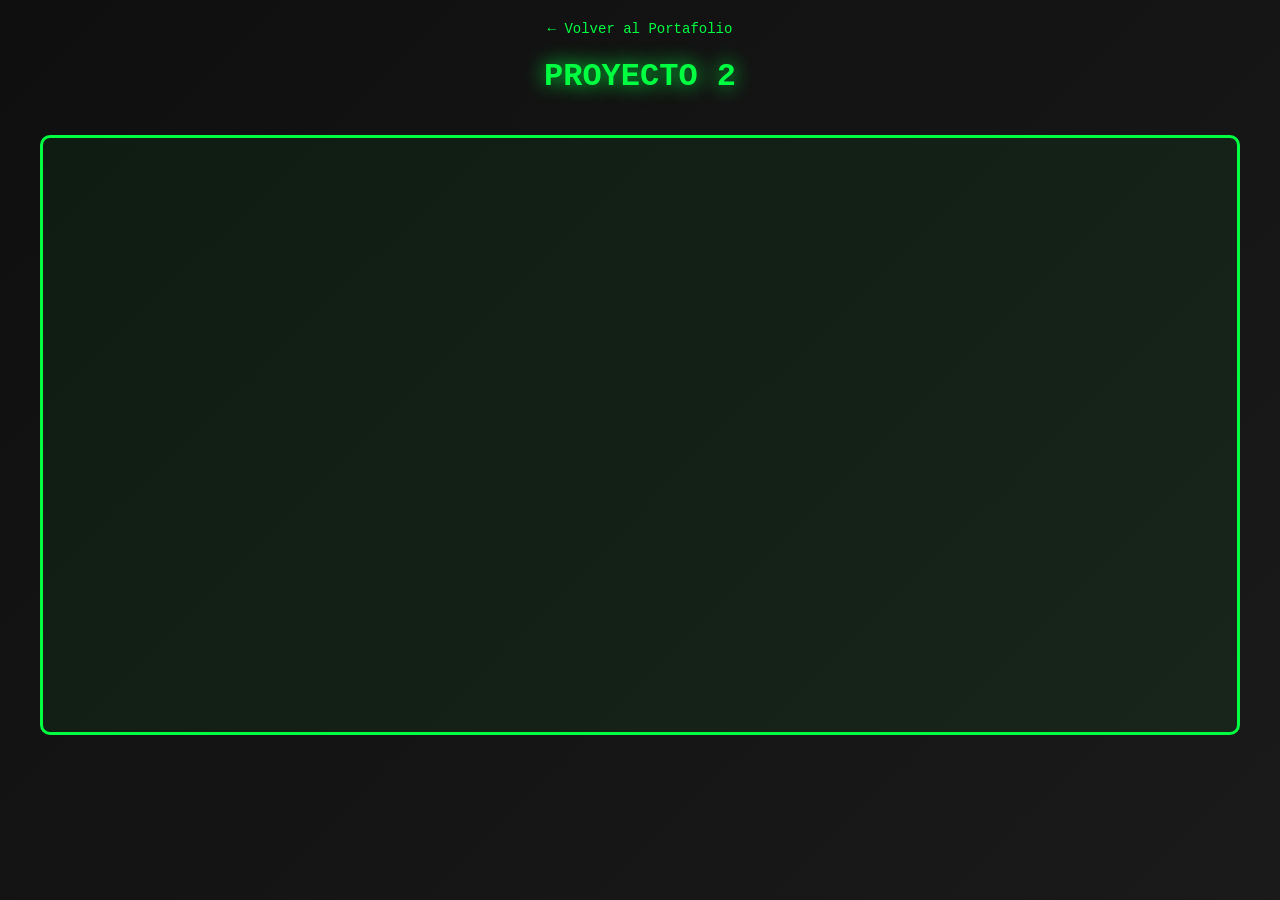
==== projects/proyecto2.html @ db01e5d3 "Add proyecto1 and proyecto2 pages, update index" ====
<!DOCTYPE html>
<html lang="es">
<head>
    <meta charset="UTF-8">
    <meta name="viewport" content="width=device-width, initial-scale=1.0">
    <title>Proyecto 2</title>
    <style>
        * {
            margin: 0;
            padding: 0;
            box-sizing: border-box;
        }

        body {
            background: linear-gradient(135deg, #0f0f0f 0%, #1a1a1a 100%);
            font-family: 'Courier New', Courier, monospace;
            color: #00ff41;
            min-height: 100vh;
            padding: 20px;
        }

        .container {
            max-width: 1200px;
            margin: 0 auto;
        }

        .header {
            text-align: center;
            margin-bottom: 40px;
        }

        .header a {
            color: #00ff41;
            text-decoration: none;
            font-size: 14px;
            transition: text-shadow 0.2s ease;
        }

        .header a:hover {
            text-shadow: 0 0 10px #00ff41;
        }

        .content {
            background: rgba(0, 255, 65, 0.05);
            border: 3px solid #00ff41;
            border-radius: 10px;
            padding: 40px;
            min-height: 600px;
        }
    </style>
</head>
<body>
    <div class="container">
        <div class="header">
            <a href="../index.html">← Volver al Portafolio</a>
            <h1 style="margin-top: 20px; text-shadow: 0 0 20px #00ff41;">PROYECTO 2</h1>
        </div>

        <div class="content">
            <!-- AGREGA TU CÓDIGO AQUÍ -->
        </div>
    </div>
</body>
</html>
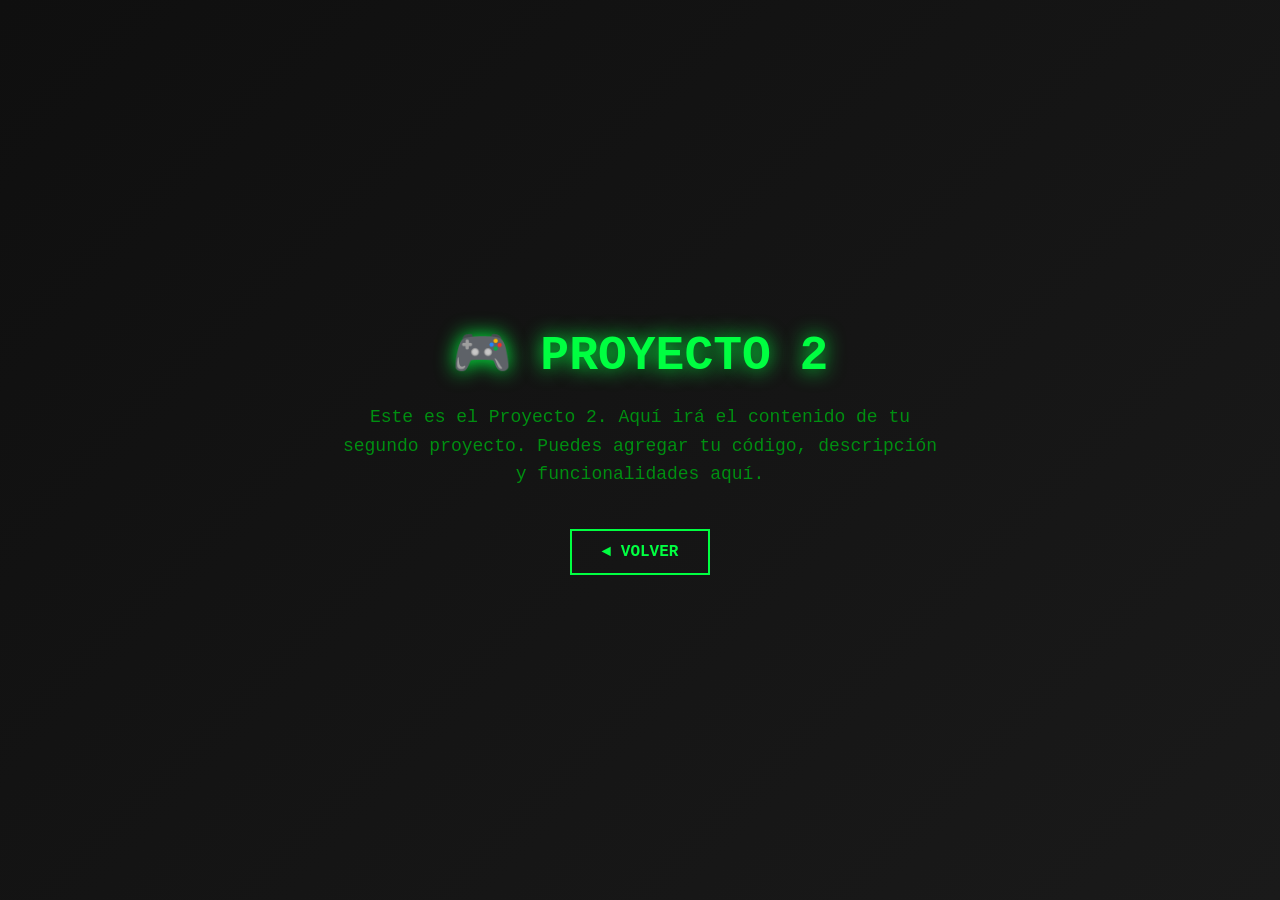
==== commit 4d71a089: "Crear archivo proyecto2.html en /projects" ====
--- a/projects/proyecto2.html
+++ b/projects/proyecto2.html
@@ -16,49 +16,79 @@
             font-family: 'Courier New', Courier, monospace;
             color: #00ff41;
             min-height: 100vh;
+            display: flex;
+            flex-direction: column;
+            align-items: center;
+            justify-content: center;
             padding: 20px;
         }
 
         .container {
-            max-width: 1200px;
-            margin: 0 auto;
+            max-width: 600px;
+            text-align: center;
         }
 
-        .header {
-            text-align: center;
-            margin-bottom: 40px;
+        h1 {
+            font-size: 48px;
+            text-shadow: 0 0 20px #00ff41;
+            margin-bottom: 20px;
+            animation: glow 2s ease-in-out infinite;
         }
 
-        .header a {
-            color: #00ff41;
-            text-decoration: none;
-            font-size: 14px;
-            transition: text-shadow 0.2s ease;
+        p {
+            font-size: 18px;
+            color: #008f11;
+            margin-bottom: 40px;
+            line-height: 1.6;
         }
 
-        .header a:hover {
-            text-shadow: 0 0 10px #00ff41;
+        .back-btn {
+            display: inline-block;
+            background: transparent;
+            border: 2px solid #00ff41;
+            color: #00ff41;
+            padding: 12px 30px;
+            font-size: 16px;
+            cursor: pointer;
+            font-family: 'Courier New', Courier, monospace;
+            font-weight: bold;
+            text-transform: uppercase;
+            transition: all 0.2s ease;
+            text-decoration: none;
         }
 
-        .content {
-            background: rgba(0, 255, 65, 0.05);
-            border: 3px solid #00ff41;
-            border-radius: 10px;
-            padding: 40px;
-            min-height: 600px;
+        .back-btn:hover {
+            background: #00ff41;
+            color: #000;
+            box-shadow: 0 0 20px rgba(0, 255, 65, 0.6);
+        }
+
+        @keyframes glow {
+            0%, 100% { text-shadow: 0 0 20px #00ff41; }
+            50% { text-shadow: 0 0 40px #00ff41, 0 0 60px #00ff41; }
+        }
+
+        @media (max-width: 768px) {
+            h1 {
+                font-size: 36px;
+            }
+
+            p {
+                font-size: 16px;
+            }
         }
     </style>
 </head>
 <body>
+
     <div class="container">
-        <div class="header">
-            <a href="../index.html">← Volver al Portafolio</a>
-            <h1 style="margin-top: 20px; text-shadow: 0 0 20px #00ff41;">PROYECTO 2</h1>
-        </div>
+        <h1>🎮 PROYECTO 2</h1>
+        <p>
+            Este es el Proyecto 2. Aquí irá el contenido de tu segundo proyecto.
+            Puedes agregar tu código, descripción y funcionalidades aquí.
+        </p>
+        <a href="../index.html" class="back-btn">◄ VOLVER</a>
+    </div>
 
-        <div class="content">
-            <!-- AGREGA TU CÓDIGO AQUÍ -->
-        </div>
-    </div>
 </body>
 </html>
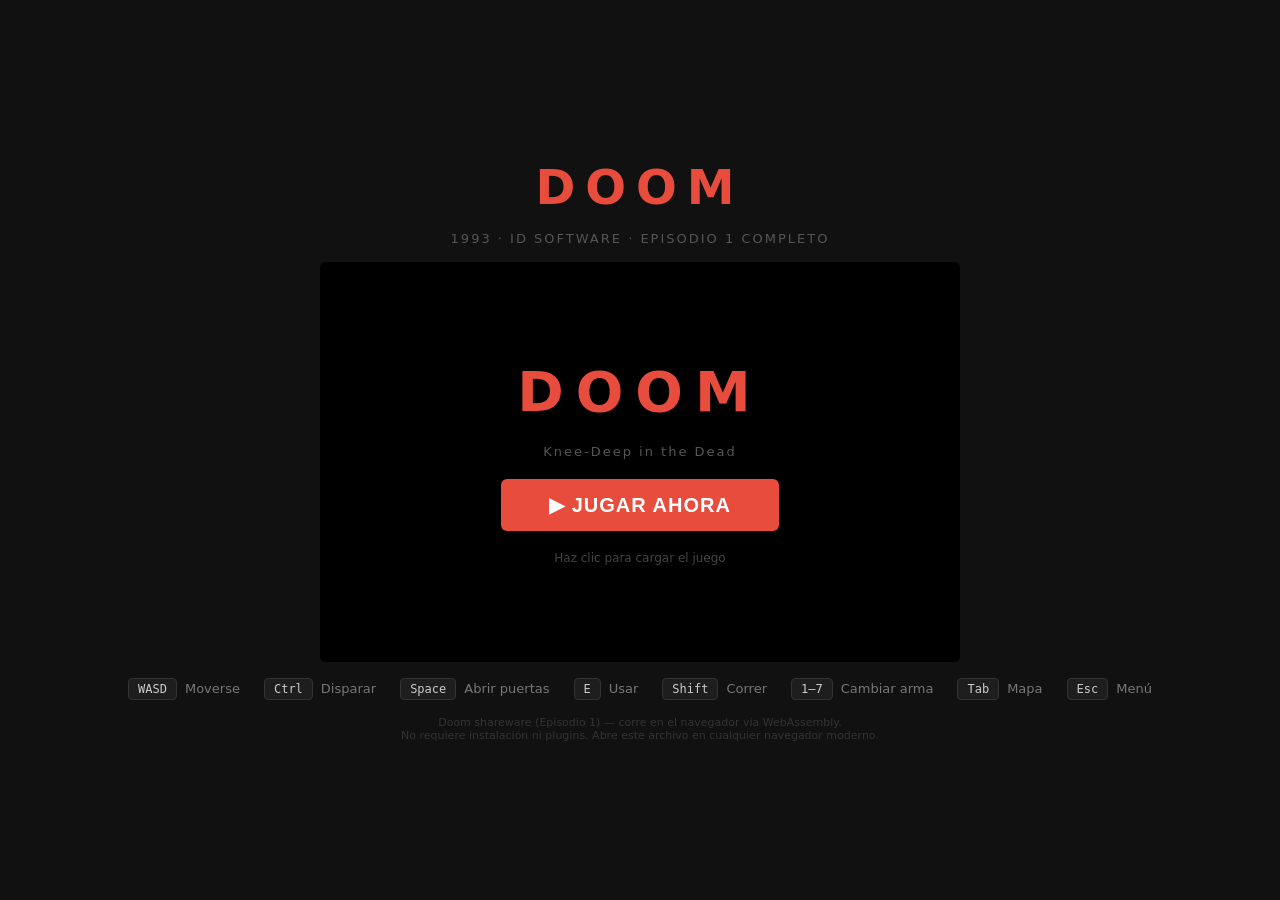
==== commit 786c611d: "Update proyecto2.html" ====
--- a/projects/proyecto2.html
+++ b/projects/proyecto2.html
@@ -1,94 +1,168 @@
 <!DOCTYPE html>
 <html lang="es">
 <head>
-    <meta charset="UTF-8">
-    <meta name="viewport" content="width=device-width, initial-scale=1.0">
-    <title>Proyecto 2</title>
-    <style>
-        * {
-            margin: 0;
-            padding: 0;
-            box-sizing: border-box;
-        }
+  <meta charset="UTF-8">
+  <meta name="viewport" content="width=device-width, initial-scale=1.0">
+  <title>DOOM — Jugar en el navegador</title>
+  <style>
+    * { margin: 0; padding: 0; box-sizing: border-box; }
 
-        body {
-            background: linear-gradient(135deg, #0f0f0f 0%, #1a1a1a 100%);
-            font-family: 'Courier New', Courier, monospace;
-            color: #00ff41;
-            min-height: 100vh;
-            display: flex;
-            flex-direction: column;
-            align-items: center;
-            justify-content: center;
-            padding: 20px;
-        }
+    body {
+      background: #111;
+      color: #ccc;
+      font-family: system-ui, sans-serif;
+      min-height: 100vh;
+      display: flex;
+      flex-direction: column;
+      align-items: center;
+      justify-content: center;
+      gap: 16px;
+      padding: 24px;
+    }
 
-        .container {
-            max-width: 600px;
-            text-align: center;
-        }
+    h1 {
+      color: #e74c3c;
+      font-size: 48px;
+      letter-spacing: 10px;
+      font-weight: 700;
+    }
 
-        h1 {
-            font-size: 48px;
-            text-shadow: 0 0 20px #00ff41;
-            margin-bottom: 20px;
-            animation: glow 2s ease-in-out infinite;
-        }
+    .subtitle {
+      font-size: 13px;
+      color: #555;
+      letter-spacing: 2px;
+      text-transform: uppercase;
+    }
 
-        p {
-            font-size: 18px;
-            color: #008f11;
-            margin-bottom: 40px;
-            line-height: 1.6;
-        }
+    #doom-container {
+      position: relative;
+      width: 640px;
+      height: 400px;
+    }
 
-        .back-btn {
-            display: inline-block;
-            background: transparent;
-            border: 2px solid #00ff41;
-            color: #00ff41;
-            padding: 12px 30px;
-            font-size: 16px;
-            cursor: pointer;
-            font-family: 'Courier New', Courier, monospace;
-            font-weight: bold;
-            text-transform: uppercase;
-            transition: all 0.2s ease;
-            text-decoration: none;
-        }
+    #doom-frame {
+      width: 100%;
+      height: 100%;
+      border: none;
+      border-radius: 6px;
+      display: block;
+      background: #000;
+    }
 
-        .back-btn:hover {
-            background: #00ff41;
-            color: #000;
-            box-shadow: 0 0 20px rgba(0, 255, 65, 0.6);
-        }
+    #doom-overlay {
+      position: absolute;
+      inset: 0;
+      background: #000;
+      border-radius: 6px;
+      display: flex;
+      flex-direction: column;
+      align-items: center;
+      justify-content: center;
+      gap: 20px;
+      cursor: pointer;
+    }
 
-        @keyframes glow {
-            0%, 100% { text-shadow: 0 0 20px #00ff41; }
-            50% { text-shadow: 0 0 40px #00ff41, 0 0 60px #00ff41; }
-        }
+    #doom-overlay .big-title {
+      color: #e74c3c;
+      font-size: 56px;
+      font-weight: 700;
+      letter-spacing: 12px;
+    }
 
-        @media (max-width: 768px) {
-            h1 {
-                font-size: 36px;
-            }
+    #doom-overlay .tagline {
+      color: #555;
+      font-size: 13px;
+      letter-spacing: 2px;
+    }
 
-            p {
-                font-size: 16px;
-            }
-        }
-    </style>
+    #play-btn {
+      background: #e74c3c;
+      color: #fff;
+      border: none;
+      border-radius: 6px;
+      padding: 14px 48px;
+      font-size: 20px;
+      font-weight: 600;
+      cursor: pointer;
+      letter-spacing: 1px;
+      transition: background 0.2s, transform 0.1s;
+    }
+
+    #play-btn:hover { background: #c0392b; }
+    #play-btn:active { transform: scale(0.97); }
+
+    .hint { color: #444; font-size: 12px; }
+
+    .controls {
+      display: flex;
+      gap: 24px;
+      flex-wrap: wrap;
+      justify-content: center;
+    }
+
+    .ctrl {
+      display: flex;
+      align-items: center;
+      gap: 8px;
+      font-size: 13px;
+      color: #777;
+    }
+
+    .key {
+      background: #1e1e1e;
+      border: 1px solid #333;
+      border-radius: 4px;
+      padding: 3px 9px;
+      font-family: monospace;
+      font-size: 12px;
+      color: #ccc;
+    }
+
+    .footer {
+      font-size: 11px;
+      color: #333;
+      text-align: center;
+      max-width: 640px;
+    }
+  </style>
 </head>
 <body>
 
-    <div class="container">
-        <h1>🎮 PROYECTO 2</h1>
-        <p>
-            Este es el Proyecto 2. Aquí irá el contenido de tu segundo proyecto.
-            Puedes agregar tu código, descripción y funcionalidades aquí.
-        </p>
-        <a href="../index.html" class="back-btn">◄ VOLVER</a>
+  <h1>DOOM</h1>
+  <p class="subtitle">1993 · id Software · Episodio 1 completo</p>
+
+  <div id="doom-container">
+    <iframe id="doom-frame" allow="autoplay; fullscreen" title="Doom en el navegador"></iframe>
+    <div id="doom-overlay">
+      <div class="big-title">DOOM</div>
+      <div class="tagline">Knee-Deep in the Dead</div>
+      <button id="play-btn">▶ JUGAR AHORA</button>
+      <div class="hint">Haz clic para cargar el juego</div>
     </div>
+  </div>
+
+  <div class="controls">
+    <div class="ctrl"><span class="key">WASD</span> Moverse</div>
+    <div class="ctrl"><span class="key">Ctrl</span> Disparar</div>
+    <div class="ctrl"><span class="key">Space</span> Abrir puertas</div>
+    <div class="ctrl"><span class="key">E</span> Usar</div>
+    <div class="ctrl"><span class="key">Shift</span> Correr</div>
+    <div class="ctrl"><span class="key">1–7</span> Cambiar arma</div>
+    <div class="ctrl"><span class="key">Tab</span> Mapa</div>
+    <div class="ctrl"><span class="key">Esc</span> Menú</div>
+  </div>
+
+  <p class="footer">
+    Doom shareware (Episodio 1) — corre en el navegador vía WebAssembly.<br>
+    No requiere instalación ni plugins. Abre este archivo en cualquier navegador moderno.
+  </p>
+
+  <script>
+    document.getElementById('doom-overlay').addEventListener('click', function () {
+      this.style.display = 'none';
+      document.getElementById('doom-frame').src = 'https://silentspacemarine.com/';
+    });
+  </script>
 
 </body>
-</html>+</html>
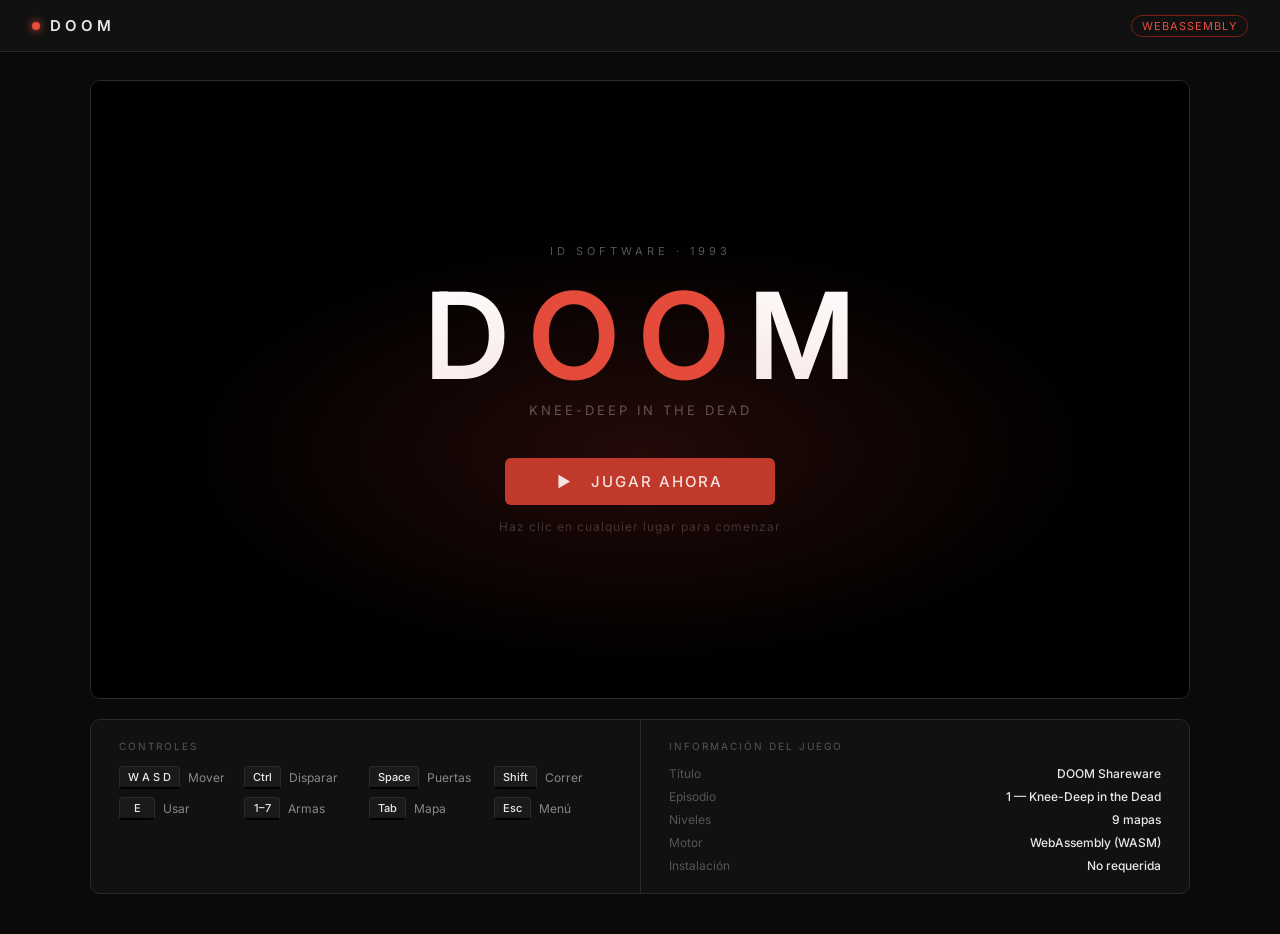
==== commit 9bb0b4e3: "Refactor DOOM game page layout and styles Updated the HTML structure and styles for the DOOM game pa" ====
--- a/projects/proyecto2.html
+++ b/projects/proyecto2.html
@@ -3,166 +3,323 @@
 <head>
   <meta charset="UTF-8">
   <meta name="viewport" content="width=device-width, initial-scale=1.0">
-  <title>DOOM — Jugar en el navegador</title>
+  <title>DOOM</title>
+  <link rel="preconnect" href="https://fonts.googleapis.com">
+  <link href="https://fonts.googleapis.com/css2?family=Inter:wght@300;400;500;600&display=swap" rel="stylesheet">
   <style>
-    * { margin: 0; padding: 0; box-sizing: border-box; }
-
-    body {
-      background: #111;
-      color: #ccc;
-      font-family: system-ui, sans-serif;
-      min-height: 100vh;
+    *, *::before, *::after { margin: 0; padding: 0; box-sizing: border-box; }
+
+    :root {
+      --red:     #c0392b;
+      --red-hot: #e74c3c;
+      --red-dim: #7b1e14;
+      --bg:      #0a0a0a;
+      --bg2:     #111111;
+      --bg3:     #1a1a1a;
+      --border:  #2a2a2a;
+      --text:    #e8e8e8;
+      --muted:   #555;
+      --faint:   #2c2c2c;
+    }
+
+    html, body {
+      width: 100%; height: 100%;
+      background: var(--bg);
+      font-family: 'Inter', system-ui, sans-serif;
+      color: var(--text);
+      overflow-x: hidden;
+    }
+
+    /* ── TOP BAR ── */
+    header {
+      width: 100%;
+      background: var(--bg2);
+      border-bottom: 1px solid var(--border);
+      padding: 0 32px;
+      height: 52px;
+      display: flex;
+      align-items: center;
+      justify-content: space-between;
+      position: sticky;
+      top: 0;
+      z-index: 10;
+    }
+
+    .logo {
+      display: flex;
+      align-items: center;
+      gap: 10px;
+    }
+
+    .logo-dot {
+      width: 8px; height: 8px;
+      border-radius: 50%;
+      background: var(--red-hot);
+      box-shadow: 0 0 8px var(--red-hot);
+    }
+
+    .logo-text {
+      font-size: 15px;
+      font-weight: 600;
+      letter-spacing: 4px;
+      color: var(--text);
+      text-transform: uppercase;
+    }
+
+    .badge {
+      font-size: 11px;
+      padding: 3px 10px;
+      border-radius: 20px;
+      border: 1px solid var(--red-dim);
+      color: var(--red-hot);
+      letter-spacing: 1px;
+      text-transform: uppercase;
+    }
+
+    /* ── MAIN LAYOUT ── */
+    main {
       display: flex;
       flex-direction: column;
       align-items: center;
-      justify-content: center;
-      gap: 16px;
-      padding: 24px;
-    }
-
-    h1 {
-      color: #e74c3c;
-      font-size: 48px;
-      letter-spacing: 10px;
-      font-weight: 700;
-    }
-
-    .subtitle {
-      font-size: 13px;
-      color: #555;
-      letter-spacing: 2px;
-      text-transform: uppercase;
-    }
-
-    #doom-container {
+      padding: 28px 24px 40px;
+      gap: 20px;
+    }
+
+    /* ── GAME CONTAINER ── */
+    #game-wrap {
       position: relative;
-      width: 640px;
-      height: 400px;
+      width: 100%;
+      max-width: 1100px;
+      aspect-ratio: 16/9;
+      border-radius: 10px;
+      overflow: hidden;
+      border: 1px solid var(--border);
+      background: #000;
     }
 
     #doom-frame {
-      width: 100%;
-      height: 100%;
+      width: 100%; height: 100%;
       border: none;
-      border-radius: 6px;
       display: block;
-      background: #000;
-    }
-
-    #doom-overlay {
+    }
+
+    /* ── OVERLAY ── */
+    #overlay {
       position: absolute;
       inset: 0;
       background: #000;
-      border-radius: 6px;
       display: flex;
       flex-direction: column;
       align-items: center;
       justify-content: center;
-      gap: 20px;
+      gap: 0;
       cursor: pointer;
-    }
-
-    #doom-overlay .big-title {
-      color: #e74c3c;
-      font-size: 56px;
-      font-weight: 700;
-      letter-spacing: 12px;
-    }
-
-    #doom-overlay .tagline {
-      color: #555;
+      transition: opacity 0.4s;
+    }
+
+    #overlay::before {
+      content: '';
+      position: absolute;
+      inset: 0;
+      background:
+        radial-gradient(ellipse 60% 50% at 50% 60%, rgba(192,57,43,0.18) 0%, transparent 70%);
+      pointer-events: none;
+    }
+
+    .ov-eyebrow {
+      font-size: 11px;
+      letter-spacing: 4px;
+      color: var(--muted);
+      text-transform: uppercase;
+      margin-bottom: 18px;
+    }
+
+    .ov-title {
+      font-size: clamp(64px, 10vw, 120px);
+      font-weight: 600;
+      letter-spacing: 20px;
+      color: #fff;
+      line-height: 1;
+      margin-bottom: 6px;
+      text-indent: 20px;
+    }
+
+    .ov-title span {
+      color: var(--red-hot);
+    }
+
+    .ov-sub {
       font-size: 13px;
-      letter-spacing: 2px;
+      letter-spacing: 3px;
+      color: var(--muted);
+      text-transform: uppercase;
+      margin-bottom: 40px;
     }
 
     #play-btn {
-      background: #e74c3c;
+      background: var(--red);
       color: #fff;
       border: none;
       border-radius: 6px;
-      padding: 14px 48px;
-      font-size: 20px;
-      font-weight: 600;
+      padding: 14px 52px;
+      font-size: 15px;
+      font-weight: 500;
+      letter-spacing: 2px;
+      text-transform: uppercase;
       cursor: pointer;
+      transition: background 0.2s, transform 0.1s;
+      font-family: inherit;
+    }
+
+    #play-btn:hover { background: var(--red-hot); }
+    #play-btn:active { transform: scale(0.97); }
+
+    .ov-hint {
+      margin-top: 14px;
+      font-size: 12px;
+      color: #333;
       letter-spacing: 1px;
-      transition: background 0.2s, transform 0.1s;
-    }
-
-    #play-btn:hover { background: #c0392b; }
-    #play-btn:active { transform: scale(0.97); }
-
-    .hint { color: #444; font-size: 12px; }
-
-    .controls {
-      display: flex;
-      gap: 24px;
-      flex-wrap: wrap;
-      justify-content: center;
+    }
+
+    /* ── BOTTOM PANEL ── */
+    .panel {
+      width: 100%;
+      max-width: 1100px;
+      display: grid;
+      grid-template-columns: 1fr 1px 1fr;
+      gap: 0;
+      background: var(--bg2);
+      border: 1px solid var(--border);
+      border-radius: 10px;
+      overflow: hidden;
+    }
+
+    .divider { background: var(--border); }
+
+    .panel-section {
+      padding: 20px 28px;
+    }
+
+    .panel-label {
+      font-size: 10px;
+      letter-spacing: 2px;
+      text-transform: uppercase;
+      color: var(--muted);
+      margin-bottom: 14px;
+    }
+
+    /* ── CONTROLS ── */
+    .controls-grid {
+      display: grid;
+      grid-template-columns: repeat(4, 1fr);
+      gap: 8px;
     }
 
     .ctrl {
       display: flex;
       align-items: center;
       gap: 8px;
-      font-size: 13px;
-      color: #777;
+      font-size: 12px;
+      color: #888;
     }
 
     .key {
-      background: #1e1e1e;
-      border: 1px solid #333;
+      background: var(--bg3);
+      border: 1px solid var(--border);
+      border-bottom: 2px solid #000;
       border-radius: 4px;
-      padding: 3px 9px;
-      font-family: monospace;
+      padding: 3px 8px;
+      font-family: 'Inter', monospace;
+      font-size: 11px;
+      font-weight: 500;
+      color: var(--text);
+      min-width: 36px;
+      text-align: center;
+      white-space: nowrap;
+    }
+
+    /* ── INFO ── */
+    .info-list {
+      display: flex;
+      flex-direction: column;
+      gap: 8px;
+    }
+
+    .info-row {
+      display: flex;
+      justify-content: space-between;
       font-size: 12px;
-      color: #ccc;
-    }
-
-    .footer {
-      font-size: 11px;
-      color: #333;
-      text-align: center;
-      max-width: 640px;
-    }
+    }
+
+    .info-row span:first-child { color: var(--muted); }
+    .info-row span:last-child  { color: var(--text); font-weight: 500; }
+
+    .info-row .red { color: var(--red-hot); }
   </style>
 </head>
 <body>
 
-  <h1>DOOM</h1>
-  <p class="subtitle">1993 · id Software · Episodio 1 completo</p>
-
-  <div id="doom-container">
+<header>
+  <div class="logo">
+    <div class="logo-dot"></div>
+    <span class="logo-text">DOOM</span>
+  </div>
+  <div class="badge">WebAssembly</div>
+</header>
+
+<main>
+
+  <div id="game-wrap">
     <iframe id="doom-frame" allow="autoplay; fullscreen" title="Doom en el navegador"></iframe>
-    <div id="doom-overlay">
-      <div class="big-title">DOOM</div>
-      <div class="tagline">Knee-Deep in the Dead</div>
-      <button id="play-btn">▶ JUGAR AHORA</button>
-      <div class="hint">Haz clic para cargar el juego</div>
+    <div id="overlay">
+      <div class="ov-eyebrow">id Software · 1993</div>
+      <div class="ov-title">D<span>OO</span>M</div>
+      <div class="ov-sub">Knee-Deep in the Dead</div>
+      <button id="play-btn">▶ &nbsp; Jugar ahora</button>
+      <div class="ov-hint">Haz clic en cualquier lugar para comenzar</div>
     </div>
   </div>
 
-  <div class="controls">
-    <div class="ctrl"><span class="key">WASD</span> Moverse</div>
-    <div class="ctrl"><span class="key">Ctrl</span> Disparar</div>
-    <div class="ctrl"><span class="key">Space</span> Abrir puertas</div>
-    <div class="ctrl"><span class="key">E</span> Usar</div>
-    <div class="ctrl"><span class="key">Shift</span> Correr</div>
-    <div class="ctrl"><span class="key">1–7</span> Cambiar arma</div>
-    <div class="ctrl"><span class="key">Tab</span> Mapa</div>
-    <div class="ctrl"><span class="key">Esc</span> Menú</div>
+  <div class="panel">
+    <div class="panel-section">
+      <div class="panel-label">Controles</div>
+      <div class="controls-grid">
+        <div class="ctrl"><span class="key">W A S D</span> <span>Mover</span></div>
+        <div class="ctrl"><span class="key">Ctrl</span> <span>Disparar</span></div>
+        <div class="ctrl"><span class="key">Space</span> <span>Puertas</span></div>
+        <div class="ctrl"><span class="key">Shift</span> <span>Correr</span></div>
+        <div class="ctrl"><span class="key">E</span> <span>Usar</span></div>
+        <div class="ctrl"><span class="key">1–7</span> <span>Armas</span></div>
+        <div class="ctrl"><span class="key">Tab</span> <span>Mapa</span></div>
+        <div class="ctrl"><span class="key">Esc</span> <span>Menú</span></div>
+      </div>
+    </div>
+    <div class="divider"></div>
+    <div class="panel-section">
+      <div class="panel-label">Información del juego</div>
+      <div class="info-list">
+        <div class="info-row"><span>Título</span><span class="red">DOOM Shareware</span></div>
+        <div class="info-row"><span>Episodio</span><span>1 — Knee-Deep in the Dead</span></div>
+        <div class="info-row"><span>Niveles</span><span>9 mapas</span></div>
+        <div class="info-row"><span>Motor</span><span>WebAssembly (WASM)</span></div>
+        <div class="info-row"><span>Instalación</span><span>No requerida</span></div>
+      </div>
+    </div>
   </div>
 
-  <p class="footer">
-    Doom shareware (Episodio 1) — corre en el navegador vía WebAssembly.<br>
-    No requiere instalación ni plugins. Abre este archivo en cualquier navegador moderno.
-  </p>
-
-  <script>
-    document.getElementById('doom-overlay').addEventListener('click', function () {
-      this.style.display = 'none';
-      document.getElementById('doom-frame').src = 'https://silentspacemarine.com/';
-    });
-  </script>
+</main>
+
+<script>
+  const overlay = document.getElementById('overlay');
+  const frame   = document.getElementById('doom-frame');
+
+  overlay.addEventListener('click', () => {
+    overlay.style.opacity = '0';
+    overlay.style.pointerEvents = 'none';
+    setTimeout(() => overlay.style.display = 'none', 400);
+    frame.src = 'https://silentspacemarine.com/';
+  });
+</script>
 
 </body>
 </html>
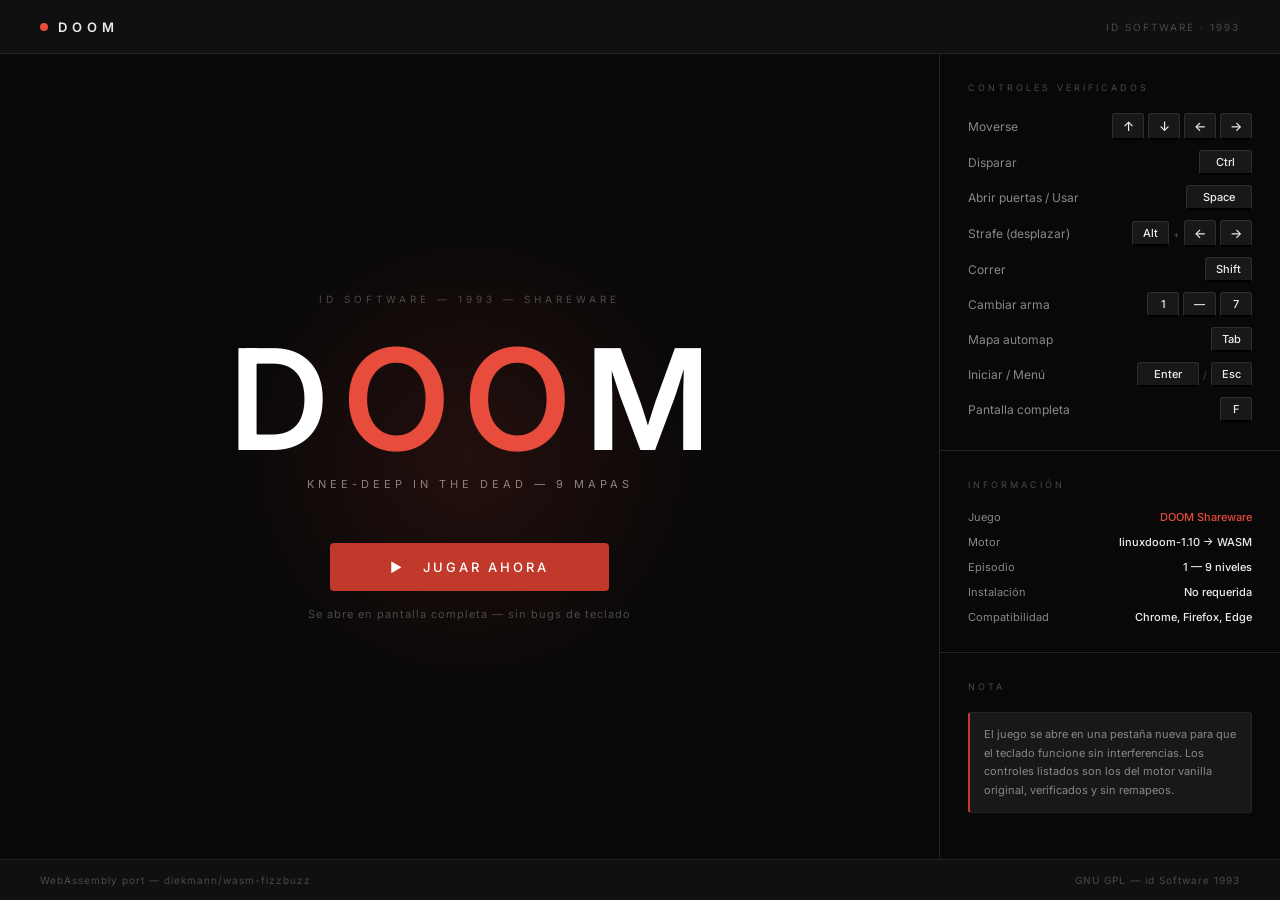
==== commit 54303ed6: "Revise DOOM launcher HTML and CSS styles Updated the HTML structure and styles for the DOOM launcher" ====
--- a/projects/proyecto2.html
+++ b/projects/proyecto2.html
@@ -3,321 +3,367 @@
 <head>
   <meta charset="UTF-8">
   <meta name="viewport" content="width=device-width, initial-scale=1.0">
-  <title>DOOM</title>
-  <link rel="preconnect" href="https://fonts.googleapis.com">
+  <title>DOOM — Lanzador</title>
   <link href="https://fonts.googleapis.com/css2?family=Inter:wght@300;400;500;600&display=swap" rel="stylesheet">
   <style>
     *, *::before, *::after { margin: 0; padding: 0; box-sizing: border-box; }
 
     :root {
-      --red:     #c0392b;
-      --red-hot: #e74c3c;
-      --red-dim: #7b1e14;
-      --bg:      #0a0a0a;
-      --bg2:     #111111;
-      --bg3:     #1a1a1a;
-      --border:  #2a2a2a;
-      --text:    #e8e8e8;
-      --muted:   #555;
-      --faint:   #2c2c2c;
+      --red:      #c0392b;
+      --red-hot:  #e74c3c;
+      --red-glow: rgba(192,57,43,0.15);
+      --bg:       #080808;
+      --bg2:      #101010;
+      --bg3:      #181818;
+      --border:   #242424;
+      --border2:  #2e2e2e;
+      --text:     #ececec;
+      --muted:    #4a4a4a;
+      --soft:     #888;
     }
 
     html, body {
-      width: 100%; height: 100%;
+      width: 100%; min-height: 100vh;
       background: var(--bg);
       font-family: 'Inter', system-ui, sans-serif;
       color: var(--text);
-      overflow-x: hidden;
-    }
-
-    /* ── TOP BAR ── */
+      display: flex;
+      flex-direction: column;
+    }
+
+    /* ── HEADER ── */
     header {
-      width: 100%;
       background: var(--bg2);
       border-bottom: 1px solid var(--border);
-      padding: 0 32px;
-      height: 52px;
+      padding: 0 40px;
+      height: 54px;
       display: flex;
       align-items: center;
       justify-content: space-between;
-      position: sticky;
-      top: 0;
-      z-index: 10;
-    }
-
-    .logo {
-      display: flex;
-      align-items: center;
-      gap: 10px;
-    }
-
-    .logo-dot {
-      width: 8px; height: 8px;
-      border-radius: 50%;
+      flex-shrink: 0;
+    }
+    .logo { display: flex; align-items: center; gap: 10px; }
+    .logo-pulse {
+      width: 8px; height: 8px; border-radius: 50%;
       background: var(--red-hot);
-      box-shadow: 0 0 8px var(--red-hot);
-    }
-
-    .logo-text {
-      font-size: 15px;
-      font-weight: 600;
-      letter-spacing: 4px;
-      color: var(--text);
+      animation: pulse 2s ease-in-out infinite;
+    }
+    @keyframes pulse {
+      0%,100% { opacity: 1; } 50% { opacity: 0.4; }
+    }
+    .logo-name {
+      font-size: 13px; font-weight: 600;
+      letter-spacing: 5px; color: var(--text);
       text-transform: uppercase;
     }
-
-    .badge {
-      font-size: 11px;
-      padding: 3px 10px;
-      border-radius: 20px;
-      border: 1px solid var(--red-dim);
-      color: var(--red-hot);
-      letter-spacing: 1px;
-      text-transform: uppercase;
-    }
-
-    /* ── MAIN LAYOUT ── */
+    .header-tag {
+      font-size: 10px; letter-spacing: 2px;
+      text-transform: uppercase; color: var(--muted);
+    }
+
+    /* ── MAIN ── */
     main {
-      display: flex;
-      flex-direction: column;
-      align-items: center;
-      padding: 28px 24px 40px;
-      gap: 20px;
-    }
-
-    /* ── GAME CONTAINER ── */
-    #game-wrap {
-      position: relative;
-      width: 100%;
-      max-width: 1100px;
-      aspect-ratio: 16/9;
-      border-radius: 10px;
-      overflow: hidden;
-      border: 1px solid var(--border);
-      background: #000;
-    }
-
-    #doom-frame {
-      width: 100%; height: 100%;
-      border: none;
-      display: block;
-    }
-
-    /* ── OVERLAY ── */
-    #overlay {
-      position: absolute;
-      inset: 0;
-      background: #000;
+      flex: 1;
+      display: grid;
+      grid-template-columns: 1fr 340px;
+      gap: 0;
+    }
+
+    /* ── LEFT: HERO ── */
+    .hero {
       display: flex;
       flex-direction: column;
       align-items: center;
       justify-content: center;
+      padding: 60px 48px;
       gap: 0;
-      cursor: pointer;
-      transition: opacity 0.4s;
-    }
-
-    #overlay::before {
+      border-right: 1px solid var(--border);
+      position: relative;
+      overflow: hidden;
+    }
+    .hero::before {
       content: '';
       position: absolute;
-      inset: 0;
-      background:
-        radial-gradient(ellipse 60% 50% at 50% 60%, rgba(192,57,43,0.18) 0%, transparent 70%);
+      width: 500px; height: 500px;
+      background: radial-gradient(circle, var(--red-glow) 0%, transparent 70%);
+      top: 50%; left: 50%;
+      transform: translate(-50%, -50%);
       pointer-events: none;
     }
 
-    .ov-eyebrow {
-      font-size: 11px;
-      letter-spacing: 4px;
-      color: var(--muted);
-      text-transform: uppercase;
-      margin-bottom: 18px;
-    }
-
-    .ov-title {
-      font-size: clamp(64px, 10vw, 120px);
+    .hero-year {
+      font-size: 10px; letter-spacing: 4px;
+      text-transform: uppercase; color: var(--muted);
+      margin-bottom: 24px;
+    }
+
+    .hero-title {
+      font-size: clamp(80px, 12vw, 140px);
       font-weight: 600;
-      letter-spacing: 20px;
+      letter-spacing: 16px;
+      line-height: 1;
       color: #fff;
-      line-height: 1;
-      margin-bottom: 6px;
-      text-indent: 20px;
-    }
-
-    .ov-title span {
-      color: var(--red-hot);
-    }
-
-    .ov-sub {
-      font-size: 13px;
-      letter-spacing: 3px;
-      color: var(--muted);
-      text-transform: uppercase;
-      margin-bottom: 40px;
-    }
-
-    #play-btn {
+      text-indent: 16px;
+      margin-bottom: 8px;
+      position: relative;
+    }
+    .hero-title .oo { color: var(--red-hot); }
+
+    .hero-episode {
+      font-size: 11px; letter-spacing: 4px;
+      text-transform: uppercase; color: var(--soft);
+      margin-bottom: 52px;
+    }
+
+    .launch-btn {
       background: var(--red);
       color: #fff;
       border: none;
-      border-radius: 6px;
-      padding: 14px 52px;
-      font-size: 15px;
+      border-radius: 4px;
+      padding: 16px 60px;
+      font-size: 13px;
       font-weight: 500;
-      letter-spacing: 2px;
+      letter-spacing: 3px;
       text-transform: uppercase;
       cursor: pointer;
+      font-family: inherit;
       transition: background 0.2s, transform 0.1s;
-      font-family: inherit;
-    }
-
-    #play-btn:hover { background: var(--red-hot); }
-    #play-btn:active { transform: scale(0.97); }
-
-    .ov-hint {
-      margin-top: 14px;
-      font-size: 12px;
-      color: #333;
+      position: relative;
+      z-index: 1;
+    }
+    .launch-btn:hover { background: var(--red-hot); }
+    .launch-btn:active { transform: scale(0.97); }
+
+    .hero-note {
+      margin-top: 16px;
+      font-size: 11px; color: var(--muted);
       letter-spacing: 1px;
-    }
-
-    /* ── BOTTOM PANEL ── */
-    .panel {
-      width: 100%;
-      max-width: 1100px;
-      display: grid;
-      grid-template-columns: 1fr 1px 1fr;
-      gap: 0;
-      background: var(--bg2);
-      border: 1px solid var(--border);
-      border-radius: 10px;
-      overflow: hidden;
-    }
-
-    .divider { background: var(--border); }
-
-    .panel-section {
-      padding: 20px 28px;
-    }
-
-    .panel-label {
-      font-size: 10px;
-      letter-spacing: 2px;
-      text-transform: uppercase;
-      color: var(--muted);
-      margin-bottom: 14px;
-    }
-
-    /* ── CONTROLS ── */
-    .controls-grid {
-      display: grid;
-      grid-template-columns: repeat(4, 1fr);
-      gap: 8px;
-    }
-
-    .ctrl {
-      display: flex;
-      align-items: center;
-      gap: 8px;
-      font-size: 12px;
-      color: #888;
-    }
-
+      position: relative; z-index: 1;
+    }
+
+    /* ── RIGHT: PANEL ── */
+    .side-panel {
+      display: flex;
+      flex-direction: column;
+      overflow-y: auto;
+    }
+
+    .panel-block {
+      padding: 28px 28px;
+      border-bottom: 1px solid var(--border);
+    }
+    .panel-block:last-child { border-bottom: none; }
+
+    .block-label {
+      font-size: 9px; letter-spacing: 3px;
+      text-transform: uppercase; color: var(--muted);
+      margin-bottom: 20px;
+    }
+
+    /* Controls */
+    .ctrl-list {
+      display: flex; flex-direction: column; gap: 10px;
+    }
+    .ctrl-row {
+      display: flex; align-items: center;
+      justify-content: space-between;
+    }
+    .ctrl-action {
+      font-size: 12px; color: var(--soft);
+    }
+    .key-combo {
+      display: flex; gap: 4px; align-items: center;
+    }
     .key {
       background: var(--bg3);
-      border: 1px solid var(--border);
+      border: 1px solid var(--border2);
       border-bottom: 2px solid #000;
-      border-radius: 4px;
-      padding: 3px 8px;
-      font-family: 'Inter', monospace;
-      font-size: 11px;
-      font-weight: 500;
+      border-radius: 3px;
+      padding: 4px 10px;
+      font-size: 11px; font-weight: 500;
       color: var(--text);
-      min-width: 36px;
+      font-family: inherit;
+      min-width: 32px;
       text-align: center;
       white-space: nowrap;
     }
-
-    /* ── INFO ── */
-    .info-list {
-      display: flex;
-      flex-direction: column;
-      gap: 8px;
-    }
-
+    .key.wide { padding: 4px 16px; }
+    .key.arrow { padding: 4px 8px; font-size: 13px; }
+    .plus { font-size: 10px; color: var(--muted); }
+
+    /* Info rows */
+    .info-list { display: flex; flex-direction: column; gap: 11px; }
     .info-row {
+      display: flex; justify-content: space-between;
+      align-items: baseline;
+    }
+    .info-key { font-size: 11px; color: var(--soft); }
+    .info-val { font-size: 11px; font-weight: 500; color: var(--text); text-align: right; }
+    .info-val.red { color: var(--red-hot); }
+
+    /* Tip */
+    .tip-box {
+      background: var(--bg3);
+      border: 1px solid var(--border);
+      border-left: 2px solid var(--red);
+      border-radius: 3px;
+      padding: 12px 14px;
+      font-size: 11px;
+      line-height: 1.7;
+      color: var(--soft);
+    }
+
+    /* ── FOOTER ── */
+    footer {
+      background: var(--bg2);
+      border-top: 1px solid var(--border);
+      padding: 14px 40px;
+      font-size: 10px; color: var(--muted);
+      letter-spacing: 1px;
       display: flex;
       justify-content: space-between;
-      font-size: 12px;
-    }
-
-    .info-row span:first-child { color: var(--muted); }
-    .info-row span:last-child  { color: var(--text); font-weight: 500; }
-
-    .info-row .red { color: var(--red-hot); }
+      align-items: center;
+      flex-shrink: 0;
+    }
   </style>
 </head>
 <body>
 
 <header>
   <div class="logo">
-    <div class="logo-dot"></div>
-    <span class="logo-text">DOOM</span>
+    <div class="logo-pulse"></div>
+    <span class="logo-name">Doom</span>
   </div>
-  <div class="badge">WebAssembly</div>
+  <span class="header-tag">id Software · 1993</span>
 </header>
 
 <main>
-
-  <div id="game-wrap">
-    <iframe id="doom-frame" allow="autoplay; fullscreen" title="Doom en el navegador"></iframe>
-    <div id="overlay">
-      <div class="ov-eyebrow">id Software · 1993</div>
-      <div class="ov-title">D<span>OO</span>M</div>
-      <div class="ov-sub">Knee-Deep in the Dead</div>
-      <button id="play-btn">▶ &nbsp; Jugar ahora</button>
-      <div class="ov-hint">Haz clic en cualquier lugar para comenzar</div>
-    </div>
-  </div>
-
-  <div class="panel">
-    <div class="panel-section">
-      <div class="panel-label">Controles</div>
-      <div class="controls-grid">
-        <div class="ctrl"><span class="key">W A S D</span> <span>Mover</span></div>
-        <div class="ctrl"><span class="key">Ctrl</span> <span>Disparar</span></div>
-        <div class="ctrl"><span class="key">Space</span> <span>Puertas</span></div>
-        <div class="ctrl"><span class="key">Shift</span> <span>Correr</span></div>
-        <div class="ctrl"><span class="key">E</span> <span>Usar</span></div>
-        <div class="ctrl"><span class="key">1–7</span> <span>Armas</span></div>
-        <div class="ctrl"><span class="key">Tab</span> <span>Mapa</span></div>
-        <div class="ctrl"><span class="key">Esc</span> <span>Menú</span></div>
+  <!-- HERO -->
+  <section class="hero">
+    <div class="hero-year">id Software &mdash; 1993 &mdash; Shareware</div>
+    <h1 class="hero-title">D<span class="oo">OO</span>M</h1>
+    <p class="hero-episode">Knee-Deep in the Dead &mdash; 9 mapas</p>
+    <button class="launch-btn" id="playBtn">▶ &nbsp; Jugar ahora</button>
+    <p class="hero-note">Se abre en pantalla completa &mdash; sin bugs de teclado</p>
+  </section>
+
+  <!-- SIDE PANEL -->
+  <aside class="side-panel">
+
+    <div class="panel-block">
+      <div class="block-label">Controles verificados</div>
+      <div class="ctrl-list">
+        <div class="ctrl-row">
+          <span class="ctrl-action">Moverse</span>
+          <div class="key-combo">
+            <span class="key arrow">↑</span>
+            <span class="key arrow">↓</span>
+            <span class="key arrow">←</span>
+            <span class="key arrow">→</span>
+          </div>
+        </div>
+        <div class="ctrl-row">
+          <span class="ctrl-action">Disparar</span>
+          <div class="key-combo">
+            <span class="key wide">Ctrl</span>
+          </div>
+        </div>
+        <div class="ctrl-row">
+          <span class="ctrl-action">Abrir puertas / Usar</span>
+          <div class="key-combo">
+            <span class="key wide">Space</span>
+          </div>
+        </div>
+        <div class="ctrl-row">
+          <span class="ctrl-action">Strafe (desplazar)</span>
+          <div class="key-combo">
+            <span class="key">Alt</span>
+            <span class="plus">+</span>
+            <span class="key arrow">←</span>
+            <span class="key arrow">→</span>
+          </div>
+        </div>
+        <div class="ctrl-row">
+          <span class="ctrl-action">Correr</span>
+          <div class="key-combo">
+            <span class="key">Shift</span>
+          </div>
+        </div>
+        <div class="ctrl-row">
+          <span class="ctrl-action">Cambiar arma</span>
+          <div class="key-combo">
+            <span class="key">1</span>
+            <span class="key">—</span>
+            <span class="key">7</span>
+          </div>
+        </div>
+        <div class="ctrl-row">
+          <span class="ctrl-action">Mapa automap</span>
+          <div class="key-combo">
+            <span class="key">Tab</span>
+          </div>
+        </div>
+        <div class="ctrl-row">
+          <span class="ctrl-action">Iniciar / Menú</span>
+          <div class="key-combo">
+            <span class="key wide">Enter</span>
+            <span class="plus">/</span>
+            <span class="key">Esc</span>
+          </div>
+        </div>
+        <div class="ctrl-row">
+          <span class="ctrl-action">Pantalla completa</span>
+          <div class="key-combo">
+            <span class="key">F</span>
+          </div>
+        </div>
       </div>
     </div>
-    <div class="divider"></div>
-    <div class="panel-section">
-      <div class="panel-label">Información del juego</div>
+
+    <div class="panel-block">
+      <div class="block-label">Información</div>
       <div class="info-list">
-        <div class="info-row"><span>Título</span><span class="red">DOOM Shareware</span></div>
-        <div class="info-row"><span>Episodio</span><span>1 — Knee-Deep in the Dead</span></div>
-        <div class="info-row"><span>Niveles</span><span>9 mapas</span></div>
-        <div class="info-row"><span>Motor</span><span>WebAssembly (WASM)</span></div>
-        <div class="info-row"><span>Instalación</span><span>No requerida</span></div>
+        <div class="info-row">
+          <span class="info-key">Juego</span>
+          <span class="info-val red">DOOM Shareware</span>
+        </div>
+        <div class="info-row">
+          <span class="info-key">Motor</span>
+          <span class="info-val">linuxdoom-1.10 → WASM</span>
+        </div>
+        <div class="info-row">
+          <span class="info-key">Episodio</span>
+          <span class="info-val">1 &mdash; 9 niveles</span>
+        </div>
+        <div class="info-row">
+          <span class="info-key">Instalación</span>
+          <span class="info-val">No requerida</span>
+        </div>
+        <div class="info-row">
+          <span class="info-key">Compatibilidad</span>
+          <span class="info-val">Chrome, Firefox, Edge</span>
+        </div>
       </div>
     </div>
-  </div>
-
+
+    <div class="panel-block">
+      <div class="block-label">Nota</div>
+      <div class="tip-box">
+        El juego se abre en una pestaña nueva para que el teclado funcione sin interferencias. Los controles listados son los del motor vanilla original, verificados y sin remapeos.
+      </div>
+    </div>
+
+  </aside>
 </main>
 
+<footer>
+  <span>WebAssembly port — diekmann/wasm-fizzbuzz</span>
+  <span>GNU GPL &mdash; id Software 1993</span>
+</footer>
+
 <script>
-  const overlay = document.getElementById('overlay');
-  const frame   = document.getElementById('doom-frame');
-
-  overlay.addEventListener('click', () => {
-    overlay.style.opacity = '0';
-    overlay.style.pointerEvents = 'none';
-    setTimeout(() => overlay.style.display = 'none', 400);
-    frame.src = 'https://silentspacemarine.com/';
+  document.getElementById('playBtn').addEventListener('click', function () {
+    window.open('https://diekmann.github.io/wasm-fizzbuzz/doom/', '_blank', 'noopener');
   });
 </script>
 
